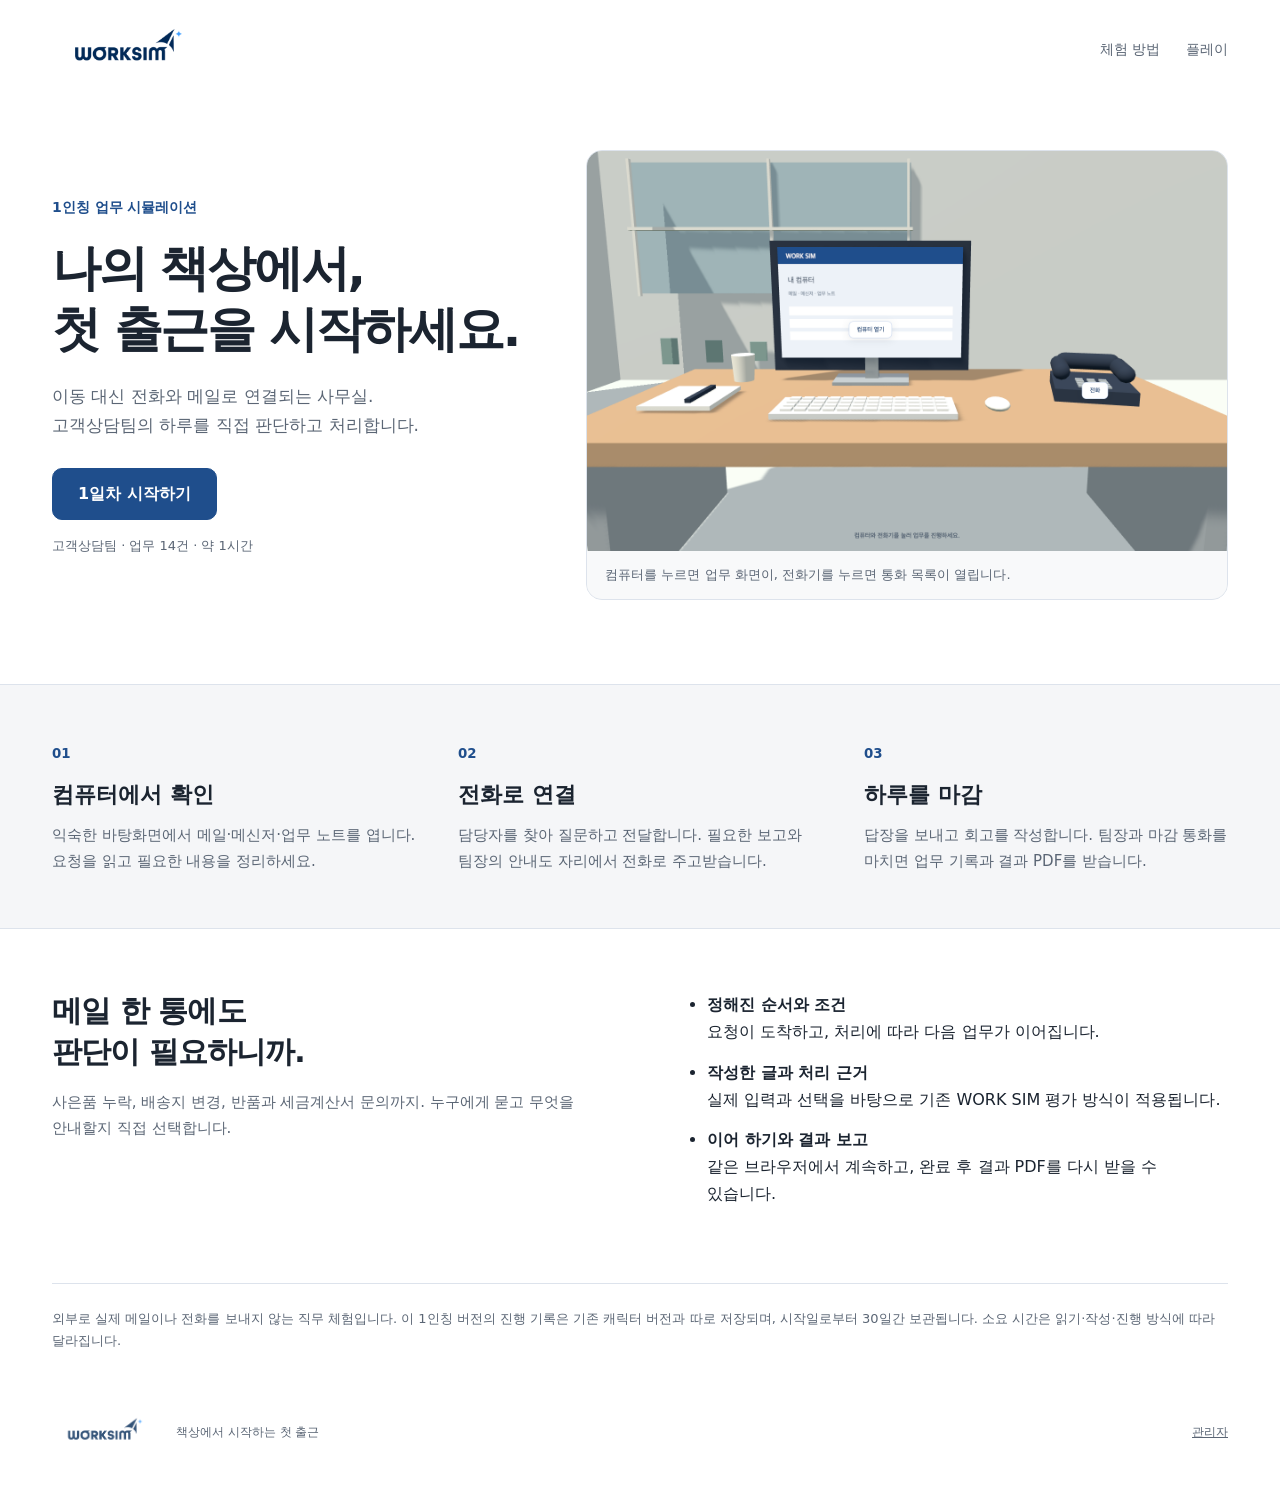
==== index.html @ cd7d79b6 "Launch independent WORK SIM first-person desk game and protected admin entry" ====
<!doctype html><html lang="ko"><head><meta charset="utf-8"><meta name="viewport" content="width=device-width,initial-scale=1"><meta name="description" content="WORK SIM. 내 책상에서 전화와 메일로 진행하는 1인칭 고객상담팀 첫 출근. 업무 판단부터 회고와 결과 보고까지 직접 경험하세요."><title>WORK SIM · 책상에서 시작하는 첫 출근</title><link rel="icon" href="assets/brand/worksim-logo-45436337f281.png"><style>
:root{--ink:#1b2430;--mute:#5b6675;--acc:#1f4e8c;--line:#dde3ec;--page:#f5f6f8}*{box-sizing:border-box}html{scroll-behavior:smooth}body{margin:0;background:#fff;color:var(--ink);font:16px/1.7 -apple-system,system-ui,"Apple SD Gothic Neo",sans-serif;word-break:keep-all}a{color:inherit}header{max-width:1240px;margin:auto;min-height:88px;padding:20px 32px;display:flex;align-items:center;gap:30px}header img{width:144px;display:block}nav{margin-left:auto;display:flex;gap:26px;font-size:14px}nav a{text-decoration:none;color:var(--mute)}.hero{max-width:1240px;margin:22px auto 84px;padding:28px 32px 0;display:grid;grid-template-columns:.85fr 1.15fr;align-items:center;gap:60px}.hero .tag{color:var(--acc);font-size:14px;font-weight:700}.hero h1{font-size:clamp(34px,3.8vw,51px);line-height:1.25;letter-spacing:-.045em;margin:18px 0 22px}.hero p{color:var(--mute);font-size:17px;margin:0 0 28px;max-width:31em}.cta{display:inline-flex;align-items:center;justify-content:center;min-height:52px;padding:10px 25px;color:#fff;background:var(--acc);text-decoration:none;font-weight:700;border:1px solid var(--acc);border-radius:10px;white-space:nowrap}.cta:hover{background:#143766}.cta:focus-visible,a:focus-visible{outline:3px solid var(--acc);outline-offset:5px}.meta{color:var(--mute);font-size:13px;margin-top:15px}.visual{margin:0;background:#eef1f2;border-radius:16px;overflow:hidden;border:1px solid var(--line)}.visual img{display:block;width:100%;height:auto;aspect-ratio:1.6;object-fit:cover}.visual figcaption{padding:13px 18px;font-size:13px;background:#f8f9fa;color:var(--mute)}.band{background:var(--page);border-top:1px solid var(--line);border-bottom:1px solid var(--line)}section .inner{max-width:1176px;margin:auto;padding:54px 0}.steps{display:grid;grid-template-columns:repeat(3,1fr);gap:42px}.step small{font-variant-numeric:tabular-nums;color:var(--acc);font-weight:700}.step h2{font-size:22px;margin:10px 0}.step p{margin:0;color:var(--mute);font-size:15px}.work{max-width:1176px;margin:auto;display:grid;grid-template-columns:1fr 1fr;gap:90px;padding:62px 0}.work h2{font-size:30px;line-height:1.35;letter-spacing:-.03em;margin:0 0 18px}.work p{color:var(--mute);margin:0;font-size:15px}.work ul{margin:0;padding-left:22px}.work li{margin-bottom:13px}.work strong{font-weight:650}.note{max-width:1176px;margin:auto;padding:24px 0 36px;color:var(--mute);font-size:13px;border-top:1px solid var(--line)}footer{max-width:1240px;margin:auto;padding:24px 32px 36px;display:flex;gap:24px;align-items:center;color:var(--mute);font-size:12px}footer a{margin-left:auto}footer img{width:100px;opacity:.8}@media(max-width:1000px){section .inner,.work,.note{margin-left:32px;margin-right:32px}.hero{gap:30px}.hero h1{font-size:39px}.work{gap:40px}}@media(max-width:720px){header{min-height:74px;padding:20px 22px}header img{width:124px}nav{gap:18px;font-size:13px}.hero{grid-template-columns:1fr;margin:0 auto 44px;padding:20px 22px;gap:30px}.hero h1{font-size:38px}.hero p{font-size:16px}.visual img{aspect-ratio:1.4}.steps,.work{grid-template-columns:1fr;gap:28px}.band .inner{padding:35px 0}.work{padding:40px 0}.work h2{font-size:26px}section .inner,.work,.note{margin-left:22px;margin-right:22px}footer{padding:24px 22px;gap:14px;flex-wrap:wrap}}@media(prefers-reduced-motion:reduce){html{scroll-behavior:auto}}
</style></head><body><header><a href="./" aria-label="WORK SIM 소개"><img src="assets/brand/worksim-logo-45436337f281.png" alt="WORK SIM"></a><nav aria-label="소개 페이지 메뉴"><a href="#how">체험 방법</a><a href="play.html">플레이</a></nav></header>
<main><div class="hero"><div><span class="tag">1인칭 업무 시뮬레이션</span><h1>나의 책상에서,<br>첫 출근을 시작하세요.</h1><p>이동 대신 전화와 메일로 연결되는 사무실.<br>고객상담팀의 하루를 직접 판단하고 처리합니다.</p><a class="cta" id="start-play" href="play.html">1일차 시작하기</a><div class="meta">고객상담팀 · 업무 14건 · 약 1시간</div></div><figure class="visual"><img src="assets/desk-preview.png" alt="컴퓨터와 전화가 놓인 WORK SIM의 1인칭 책상 화면" width="1000" height="800"><figcaption>컴퓨터를 누르면 업무 화면이, 전화기를 누르면 통화 목록이 열립니다.</figcaption></figure></div>
<section class="band" id="how" aria-label="체험 방법"><div class="inner steps"><article class="step"><small>01</small><h2>컴퓨터에서 확인</h2><p>익숙한 바탕화면에서 메일·메신저·업무 노트를 엽니다. 요청을 읽고 필요한 내용을 정리하세요.</p></article><article class="step"><small>02</small><h2>전화로 연결</h2><p>담당자를 찾아 질문하고 전달합니다. 필요한 보고와 팀장의 안내도 자리에서 전화로 주고받습니다.</p></article><article class="step"><small>03</small><h2>하루를 마감</h2><p>답장을 보내고 회고를 작성합니다. 팀장과 마감 통화를 마치면 업무 기록과 결과 PDF를 받습니다.</p></article></div></section>
<section class="work" aria-labelledby="work-title"><div><h2 id="work-title">메일 한 통에도<br>판단이 필요하니까.</h2><p>사은품 누락, 배송지 변경, 반품과 세금계산서 문의까지. 누구에게 묻고 무엇을 안내할지 직접 선택합니다.</p></div><ul><li><strong>정해진 순서와 조건</strong><br>요청이 도착하고, 처리에 따라 다음 업무가 이어집니다.</li><li><strong>작성한 글과 처리 근거</strong><br>실제 입력과 선택을 바탕으로 기존 WORK SIM 평가 방식이 적용됩니다.</li><li><strong>이어 하기와 결과 보고</strong><br>같은 브라우저에서 계속하고, 완료 후 결과 PDF를 다시 받을 수 있습니다.</li></ul></section>
<div class="note">외부로 실제 메일이나 전화를 보내지 않는 직무 체험입니다. 이 1인칭 버전의 진행 기록은 기존 캐릭터 버전과 따로 저장되며, 시작일로부터 30일간 보관됩니다. 소요 시간은 읽기·작성·진행 방식에 따라 달라집니다.</div></main>
<footer><img src="assets/brand/worksim-logo-45436337f281.png" alt="WORK SIM"><span>책상에서 시작하는 첫 출근</span><a href="admin.html">관리자</a></footer></body></html>
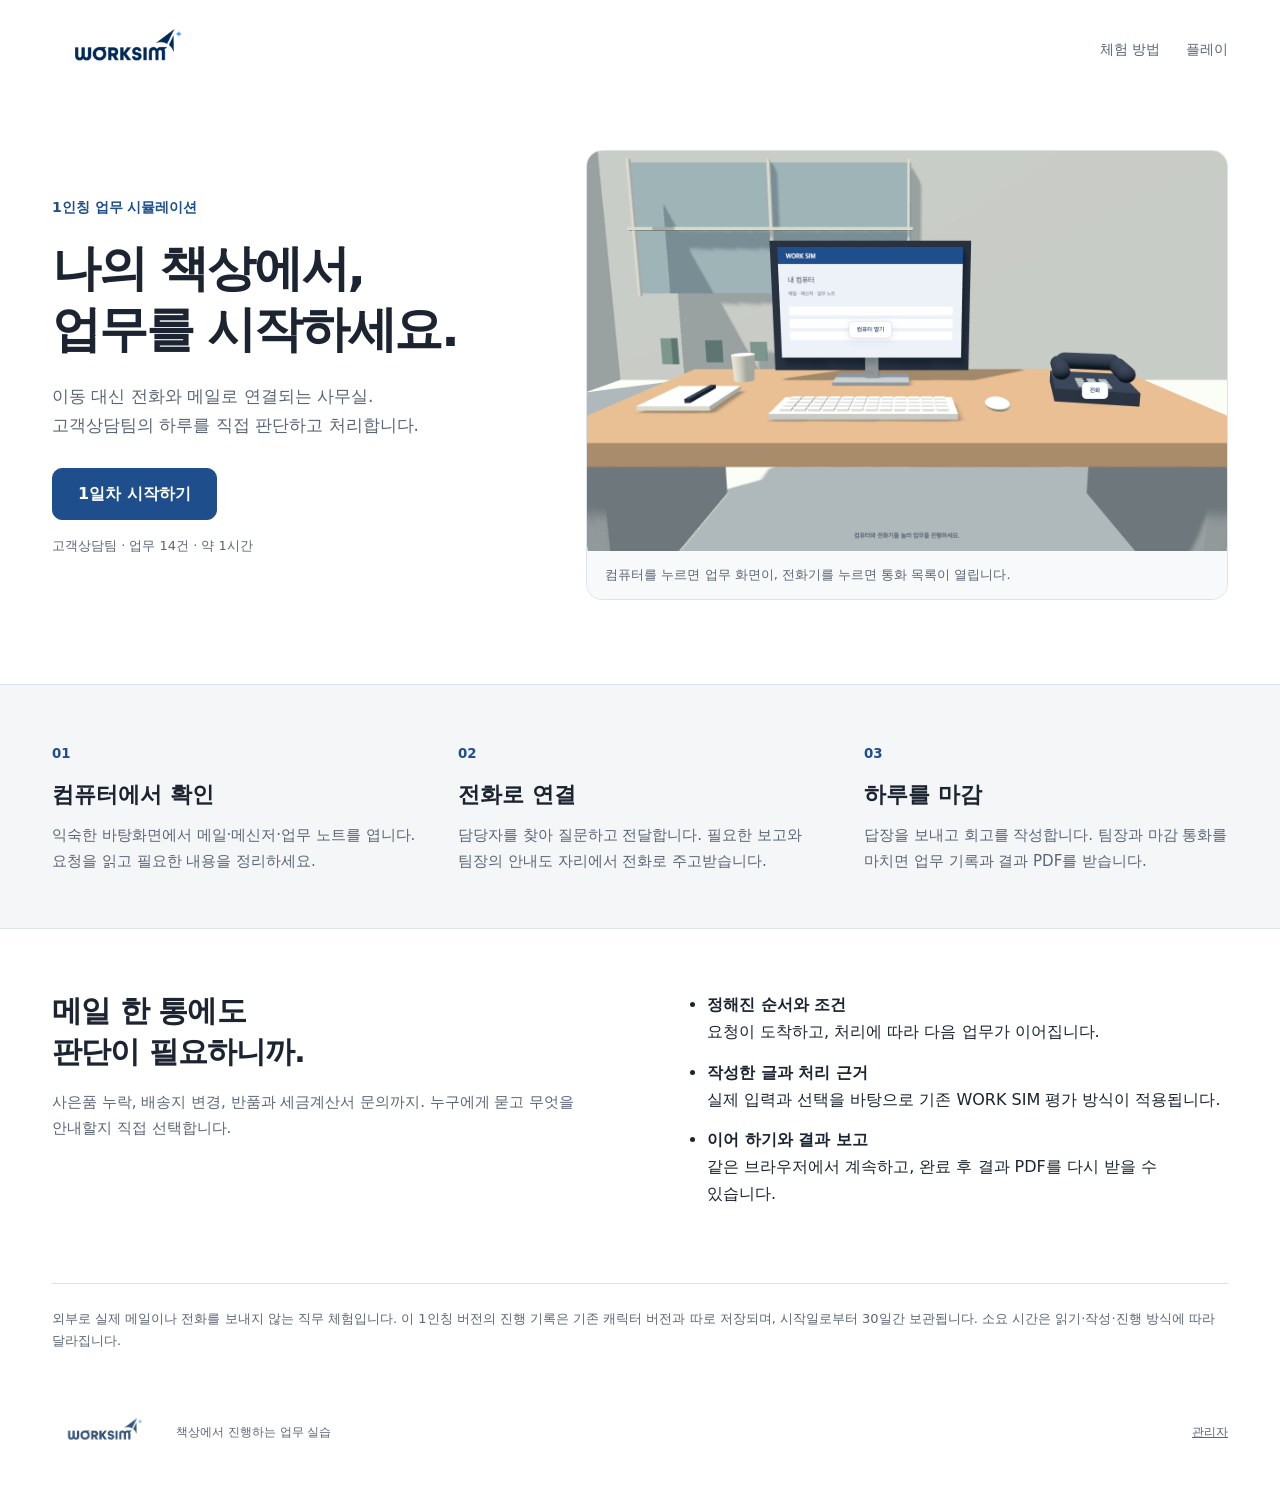
==== commit ec6267d0: "Fix draft recovery, portrait desk controls, storage isolation and day1 wording" ====
--- a/index.html
+++ b/index.html
@@ -1,8 +1,8 @@
-<!doctype html><html lang="ko"><head><meta charset="utf-8"><meta name="viewport" content="width=device-width,initial-scale=1"><meta name="description" content="WORK SIM. 내 책상에서 전화와 메일로 진행하는 1인칭 고객상담팀 첫 출근. 업무 판단부터 회고와 결과 보고까지 직접 경험하세요."><title>WORK SIM · 책상에서 시작하는 첫 출근</title><link rel="icon" href="assets/brand/worksim-logo-45436337f281.png"><style>
+<!doctype html><html lang="ko"><head><meta charset="utf-8"><meta name="viewport" content="width=device-width,initial-scale=1"><meta name="description" content="WORK SIM. 내 책상에서 전화와 메일로 진행하는 1인칭 고객상담 업무 실습. 업무 판단부터 회고와 결과 보고까지 직접 경험하세요."><title>WORK SIM · 책상에서 진행하는 업무 실습</title><link rel="icon" href="assets/brand/worksim-logo-45436337f281.png"><style>
 :root{--ink:#1b2430;--mute:#5b6675;--acc:#1f4e8c;--line:#dde3ec;--page:#f5f6f8}*{box-sizing:border-box}html{scroll-behavior:smooth}body{margin:0;background:#fff;color:var(--ink);font:16px/1.7 -apple-system,system-ui,"Apple SD Gothic Neo",sans-serif;word-break:keep-all}a{color:inherit}header{max-width:1240px;margin:auto;min-height:88px;padding:20px 32px;display:flex;align-items:center;gap:30px}header img{width:144px;display:block}nav{margin-left:auto;display:flex;gap:26px;font-size:14px}nav a{text-decoration:none;color:var(--mute)}.hero{max-width:1240px;margin:22px auto 84px;padding:28px 32px 0;display:grid;grid-template-columns:.85fr 1.15fr;align-items:center;gap:60px}.hero .tag{color:var(--acc);font-size:14px;font-weight:700}.hero h1{font-size:clamp(34px,3.8vw,51px);line-height:1.25;letter-spacing:-.045em;margin:18px 0 22px}.hero p{color:var(--mute);font-size:17px;margin:0 0 28px;max-width:31em}.cta{display:inline-flex;align-items:center;justify-content:center;min-height:52px;padding:10px 25px;color:#fff;background:var(--acc);text-decoration:none;font-weight:700;border:1px solid var(--acc);border-radius:10px;white-space:nowrap}.cta:hover{background:#143766}.cta:focus-visible,a:focus-visible{outline:3px solid var(--acc);outline-offset:5px}.meta{color:var(--mute);font-size:13px;margin-top:15px}.visual{margin:0;background:#eef1f2;border-radius:16px;overflow:hidden;border:1px solid var(--line)}.visual img{display:block;width:100%;height:auto;aspect-ratio:1.6;object-fit:cover}.visual figcaption{padding:13px 18px;font-size:13px;background:#f8f9fa;color:var(--mute)}.band{background:var(--page);border-top:1px solid var(--line);border-bottom:1px solid var(--line)}section .inner{max-width:1176px;margin:auto;padding:54px 0}.steps{display:grid;grid-template-columns:repeat(3,1fr);gap:42px}.step small{font-variant-numeric:tabular-nums;color:var(--acc);font-weight:700}.step h2{font-size:22px;margin:10px 0}.step p{margin:0;color:var(--mute);font-size:15px}.work{max-width:1176px;margin:auto;display:grid;grid-template-columns:1fr 1fr;gap:90px;padding:62px 0}.work h2{font-size:30px;line-height:1.35;letter-spacing:-.03em;margin:0 0 18px}.work p{color:var(--mute);margin:0;font-size:15px}.work ul{margin:0;padding-left:22px}.work li{margin-bottom:13px}.work strong{font-weight:650}.note{max-width:1176px;margin:auto;padding:24px 0 36px;color:var(--mute);font-size:13px;border-top:1px solid var(--line)}footer{max-width:1240px;margin:auto;padding:24px 32px 36px;display:flex;gap:24px;align-items:center;color:var(--mute);font-size:12px}footer a{margin-left:auto}footer img{width:100px;opacity:.8}@media(max-width:1000px){section .inner,.work,.note{margin-left:32px;margin-right:32px}.hero{gap:30px}.hero h1{font-size:39px}.work{gap:40px}}@media(max-width:720px){header{min-height:74px;padding:20px 22px}header img{width:124px}nav{gap:18px;font-size:13px}.hero{grid-template-columns:1fr;margin:0 auto 44px;padding:20px 22px;gap:30px}.hero h1{font-size:38px}.hero p{font-size:16px}.visual img{aspect-ratio:1.4}.steps,.work{grid-template-columns:1fr;gap:28px}.band .inner{padding:35px 0}.work{padding:40px 0}.work h2{font-size:26px}section .inner,.work,.note{margin-left:22px;margin-right:22px}footer{padding:24px 22px;gap:14px;flex-wrap:wrap}}@media(prefers-reduced-motion:reduce){html{scroll-behavior:auto}}
 </style></head><body><header><a href="./" aria-label="WORK SIM 소개"><img src="assets/brand/worksim-logo-45436337f281.png" alt="WORK SIM"></a><nav aria-label="소개 페이지 메뉴"><a href="#how">체험 방법</a><a href="play.html">플레이</a></nav></header>
-<main><div class="hero"><div><span class="tag">1인칭 업무 시뮬레이션</span><h1>나의 책상에서,<br>첫 출근을 시작하세요.</h1><p>이동 대신 전화와 메일로 연결되는 사무실.<br>고객상담팀의 하루를 직접 판단하고 처리합니다.</p><a class="cta" id="start-play" href="play.html">1일차 시작하기</a><div class="meta">고객상담팀 · 업무 14건 · 약 1시간</div></div><figure class="visual"><img src="assets/desk-preview.png" alt="컴퓨터와 전화가 놓인 WORK SIM의 1인칭 책상 화면" width="1000" height="800"><figcaption>컴퓨터를 누르면 업무 화면이, 전화기를 누르면 통화 목록이 열립니다.</figcaption></figure></div>
+<main><div class="hero"><div><span class="tag">1인칭 업무 시뮬레이션</span><h1>나의 책상에서,<br>업무를 시작하세요.</h1><p>이동 대신 전화와 메일로 연결되는 사무실.<br>고객상담팀의 하루를 직접 판단하고 처리합니다.</p><a class="cta" id="start-play" href="play.html">1일차 시작하기</a><div class="meta">고객상담팀 · 업무 14건 · 약 1시간</div></div><figure class="visual"><img src="assets/desk-preview.png" alt="컴퓨터와 전화가 놓인 WORK SIM의 1인칭 책상 화면" width="1000" height="800"><figcaption>컴퓨터를 누르면 업무 화면이, 전화기를 누르면 통화 목록이 열립니다.</figcaption></figure></div>
 <section class="band" id="how" aria-label="체험 방법"><div class="inner steps"><article class="step"><small>01</small><h2>컴퓨터에서 확인</h2><p>익숙한 바탕화면에서 메일·메신저·업무 노트를 엽니다. 요청을 읽고 필요한 내용을 정리하세요.</p></article><article class="step"><small>02</small><h2>전화로 연결</h2><p>담당자를 찾아 질문하고 전달합니다. 필요한 보고와 팀장의 안내도 자리에서 전화로 주고받습니다.</p></article><article class="step"><small>03</small><h2>하루를 마감</h2><p>답장을 보내고 회고를 작성합니다. 팀장과 마감 통화를 마치면 업무 기록과 결과 PDF를 받습니다.</p></article></div></section>
 <section class="work" aria-labelledby="work-title"><div><h2 id="work-title">메일 한 통에도<br>판단이 필요하니까.</h2><p>사은품 누락, 배송지 변경, 반품과 세금계산서 문의까지. 누구에게 묻고 무엇을 안내할지 직접 선택합니다.</p></div><ul><li><strong>정해진 순서와 조건</strong><br>요청이 도착하고, 처리에 따라 다음 업무가 이어집니다.</li><li><strong>작성한 글과 처리 근거</strong><br>실제 입력과 선택을 바탕으로 기존 WORK SIM 평가 방식이 적용됩니다.</li><li><strong>이어 하기와 결과 보고</strong><br>같은 브라우저에서 계속하고, 완료 후 결과 PDF를 다시 받을 수 있습니다.</li></ul></section>
 <div class="note">외부로 실제 메일이나 전화를 보내지 않는 직무 체험입니다. 이 1인칭 버전의 진행 기록은 기존 캐릭터 버전과 따로 저장되며, 시작일로부터 30일간 보관됩니다. 소요 시간은 읽기·작성·진행 방식에 따라 달라집니다.</div></main>
-<footer><img src="assets/brand/worksim-logo-45436337f281.png" alt="WORK SIM"><span>책상에서 시작하는 첫 출근</span><a href="admin.html">관리자</a></footer></body></html>
+<footer><img src="assets/brand/worksim-logo-45436337f281.png" alt="WORK SIM"><span>책상에서 진행하는 업무 실습</span><a href="admin.html">관리자</a></footer></body></html>
